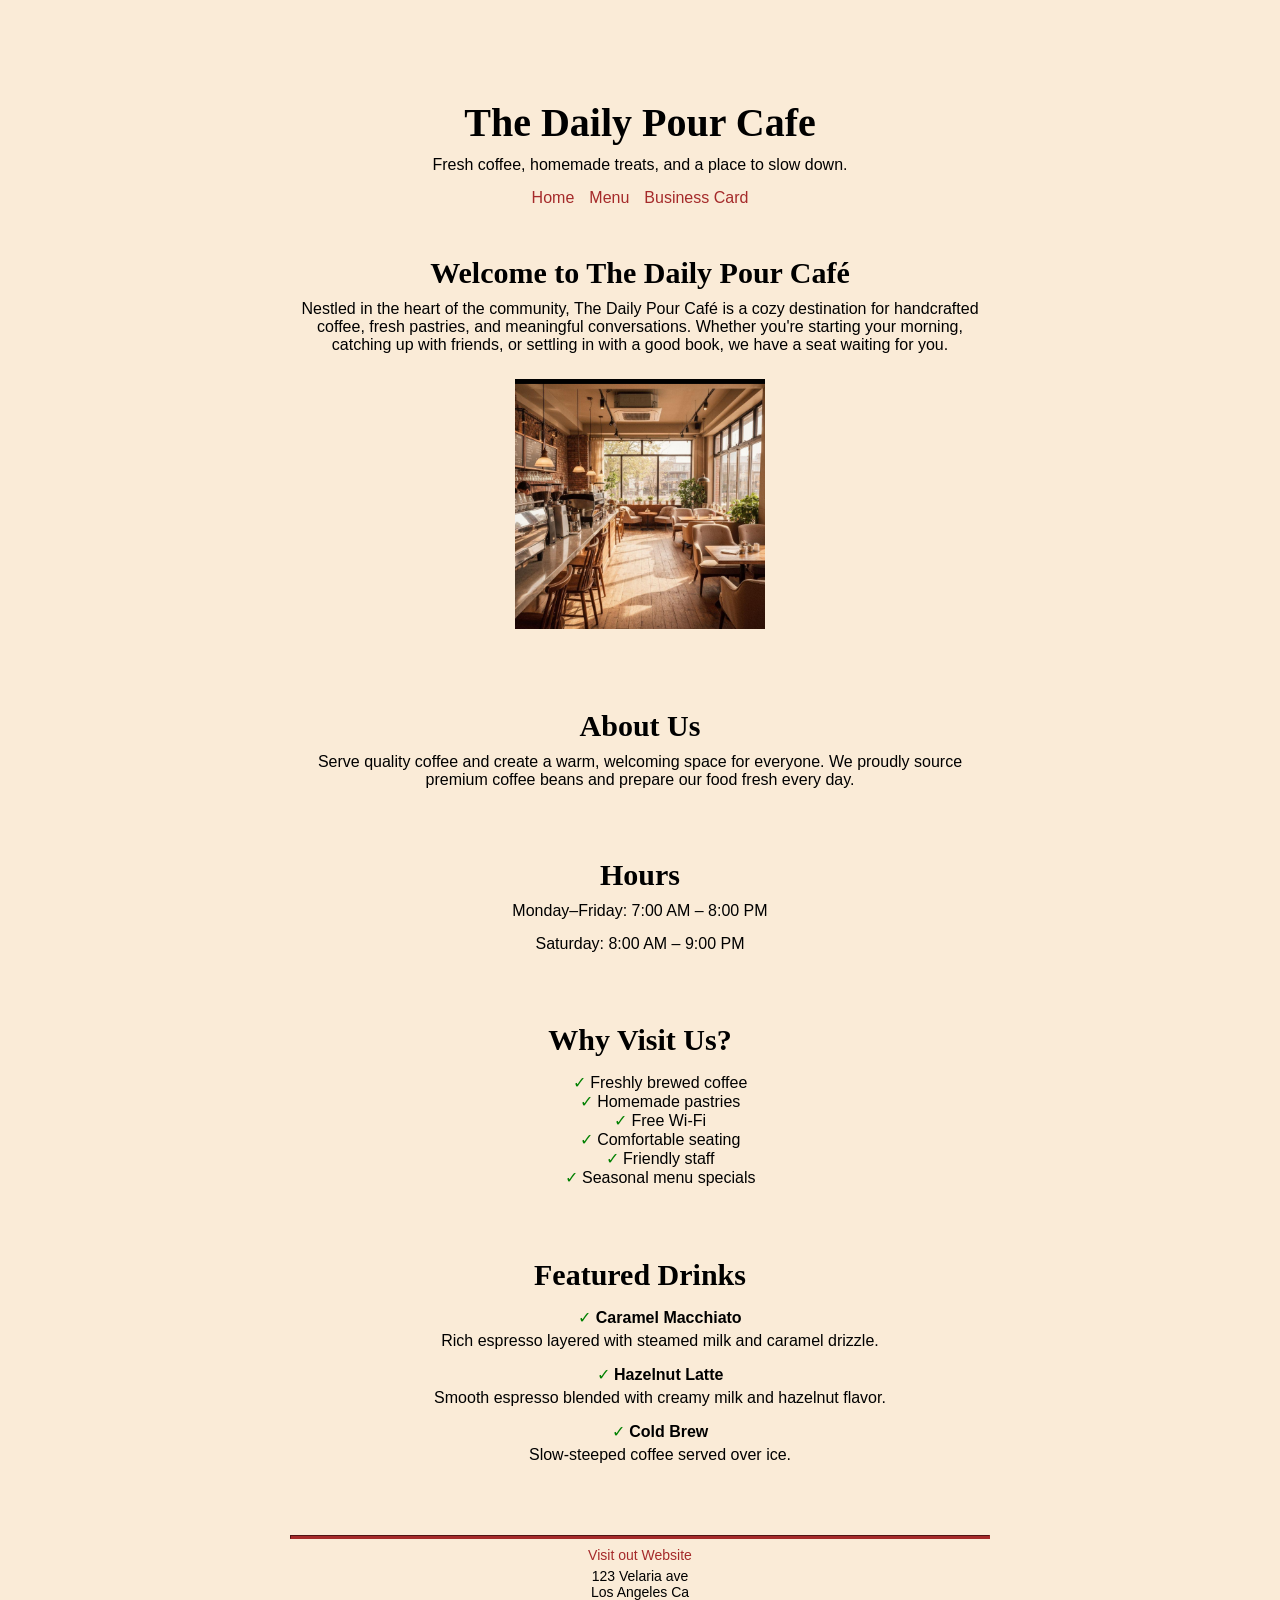
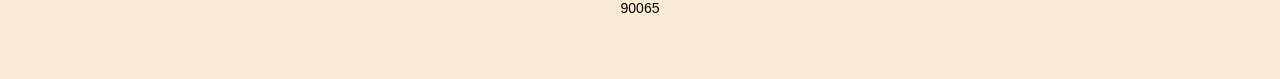
==== index.html @ 2d016ad6 "Initial commit - Daily Pour Cafe" ====
<!DOCTYPE html>
<html lang="en">
<head>
    <meta charset="UTF-8">
    <meta name="viewport" content="width=device-width, initial-scale=1.0">
    <title>The Daily Pour Cafe</title>
        <link rel="stylesheet" href="css/styles.css">
        <meta name="viewport" content="width=device-width, initial-scale=1.0">


</head>
<body class="home">

    <header class="site-header">
        <h1>The Daily Pour Cafe</h1>
        <p>Fresh coffee, homemade treats, and a place to slow down.</p>
        <nav>
         <a href="index.html">Home</a>
         <a href="menu.html">Menu</a>
         <a href="businesscard.html">Business Card</a>
        </nav>
    </header>

    <div>
      <main class="container">
    <section class="hero">
        <h2 id="hero">Welcome to The Daily Pour Café</h2>
        <p class="hero-info">Nestled in the heart of the community, The Daily Pour Café is a cozy destination for handcrafted coffee, fresh pastries, and meaningful conversations. Whether you're starting your morning, catching up with friends, or settling in with a good book, we have a seat waiting for you.</p>
        <img src="images\homebg.png"  alt="Cafe" height="250px" width="250px">  
    </section>

        <section>
            <h2>About Us</h2>
            <p>Serve quality coffee and create a warm, welcoming space for everyone. We proudly source premium coffee beans and prepare our food fresh every day.</p>
        </section>

        <section>
          <h2>Hours</h2>
          <p>Monday–Friday: <time datetime="07:00">7:00 AM</time> – <time datetime="20:00">8:00 PM</time></p>
          <p>Saturday: <time datetime="08:00">8:00 AM</time> – <time datetime="21:00">9:00 PM</time></p>
          </section>

        <section>
        <h2>Why Visit Us?</h2>
        <ul class="check-list">
        <li>Freshly brewed coffee</li>
        <li>Homemade pastries</li>
        <li>Free Wi-Fi</li>
        <li>Comfortable seating</li>
        <li>Friendly staff</li>
        <li>Seasonal menu specials</li>
       </ul>
        </section>

        <section>
            <h2>Featured Drinks</h2>
            <ul class="featured-drinks">
                <li><strong>Caramel Macchiato</strong></li>
                <p>Rich espresso layered with steamed milk and caramel drizzle.</p>
                <li><strong>Hazelnut Latte</strong></li>
                <p>Smooth espresso blended with creamy milk and hazelnut flavor.</p>
                <li><strong>Cold Brew</strong></li>
                <p>Slow-steeped coffee served over ice.</p>
            </ul>

        </section>
    
    </main>
    <hr class="bottom-line">
        <footer class="container">
<address>
<p class="address"><a href="http://127.0.0.1:3000/index.html?vscode-livepreview=true" target="_blank">Visit out Website</a></p>
<p>123 Velaria ave<br> Los Angeles Ca <br>90065</p>
</address>
</footer>
</div>
</body>
</html>
---- css/styles.css ----
body{
    background-image: url(bak.png);
    background-repeat: no-repeat;
    background-size:cover;
    font-family: sans-serif;
    padding: 40px;
}

/**TYPOGRAPHY**/

h1{
    font-size: 40px;
}

h2{
    font-size: 30px;
}

h1, h2, p{
    text-align: center;

}


h1, h2{
    font-family: Impact, Haettenschweiler, 'Arial Narrow Bold', serif;
    margin-bottom: 10px;

}

p{
    margin-top: 5px;
    margin-bottom: 15px;
 
}

/**ESTABLISHED**/

.established{font-style:italic;}
hr{height:2px;
background-color: brown;
border-color: brown;
}


.body{
    text-align: center;
    padding: 40px;
    font-size: 20px;
    background-image: url(homebg.png);
    background-size: cover;
    background-position: center;
}

.home{
    background-color: antiquewhite;
    margin-left: auto;
    margin-right: auto;
    padding: 40px 80px 40px 80px;
    max-width: 700px;
}

header{
    background-color: antiquewhite;
    margin-left: auto;
    margin-right: auto;
    padding: 40px 80px 40px 80px;
    max-width: 700px;
    text-align-last: center;

}


nav{
   gap: 15px;
   justify-content: center;
   display: flex;
}

/*==========SITE HEADER=========*/

.site-header{
    justify-content: space-between;
    align-items: center;
    padding: 24px 40px;
}

li{
    list-style: none;
    text-align: center;
}
li::before{
    content:"✓  ";
    color: green;
}


/**MENU**/

.menu{
    width: 80%;
    background-color: burlywood;
    margin-left: auto;
    margin-right: auto;
    padding: 40px 80px 40px 80px;
    max-width: 700px;
}

/**ITEM MENU**/

.item p{
    display: inline-block;
    margin-top: 5px;
    margin-bottom: 5px;
    font-size: 18px;
}

.flavor{
    text-align: left;
    width: 75%;
}

.price{
    text-align: right;
    width: 25%;
}

/**FOOTER**/

footer{
    font-size:14px;
}

.bottom-line{
    margin-top: 25px;
}

address{
    font-style:normal;
}

.address{margin-bottom:5px
}

a{color:brown;
text-decoration: none;}

a:visited{color:brown;}
a:hover{color:black;}
a:active:{color:brown;}
a:focus{outline: 2px solid brown;}



img {
    display: block;
    margin-left: auto;
    margin-right: auto;
    margin-bottom: 25px;
    margin-top: 25px;

}
section{
    padding-bottom: 30px;
}

.card-page{
    background-color: rosybrown;
    font-family: Arial, sans-serif;
}

.business-card{
    background-color: antiquewhite;
    width: 100%;
    padding: 20px;
    margin-top: 100px;
    text-align: center;
    font-size: 16px;
    margin: 100px auto;
    gap: 20px;
    max-width: 400px;
 

}

.profile-image{
    width: 100pz;
    height: 100px;
    border-radius: 50%;
    object-fit: cover;
    display: center;

}
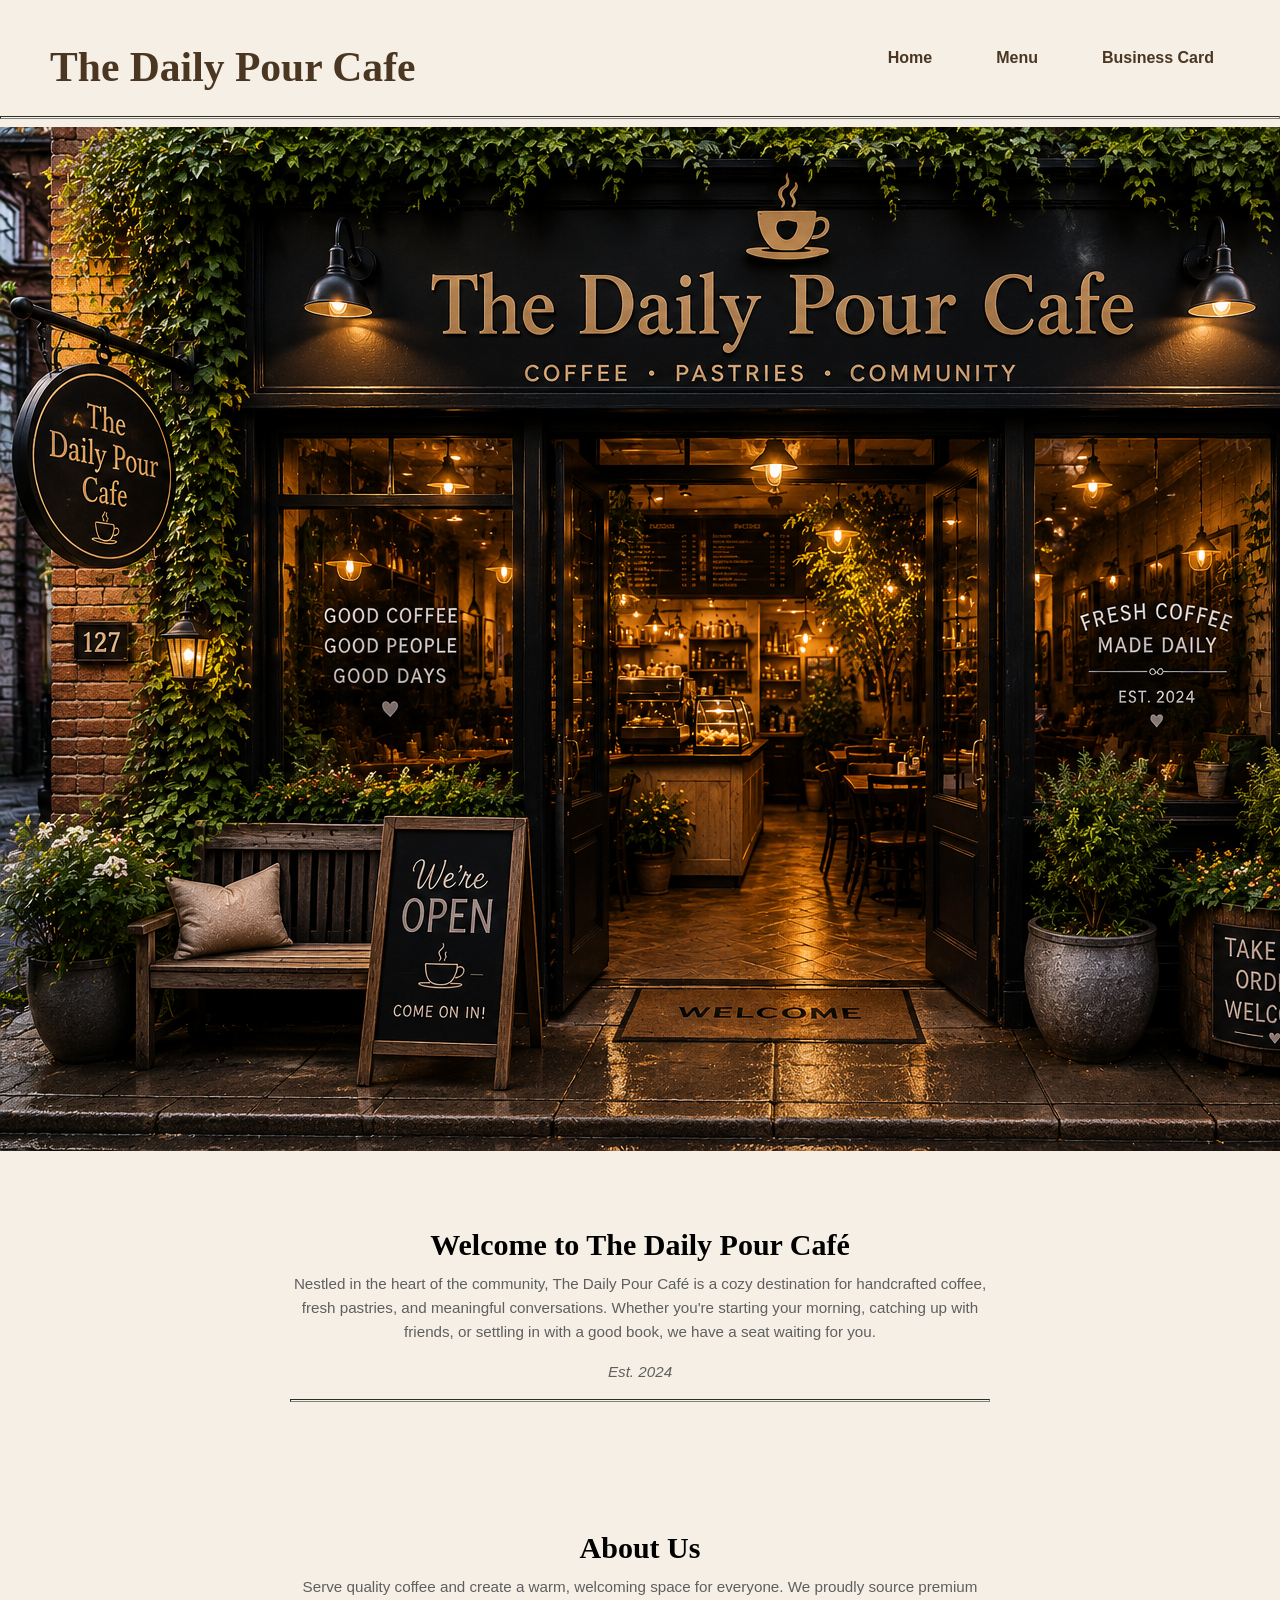
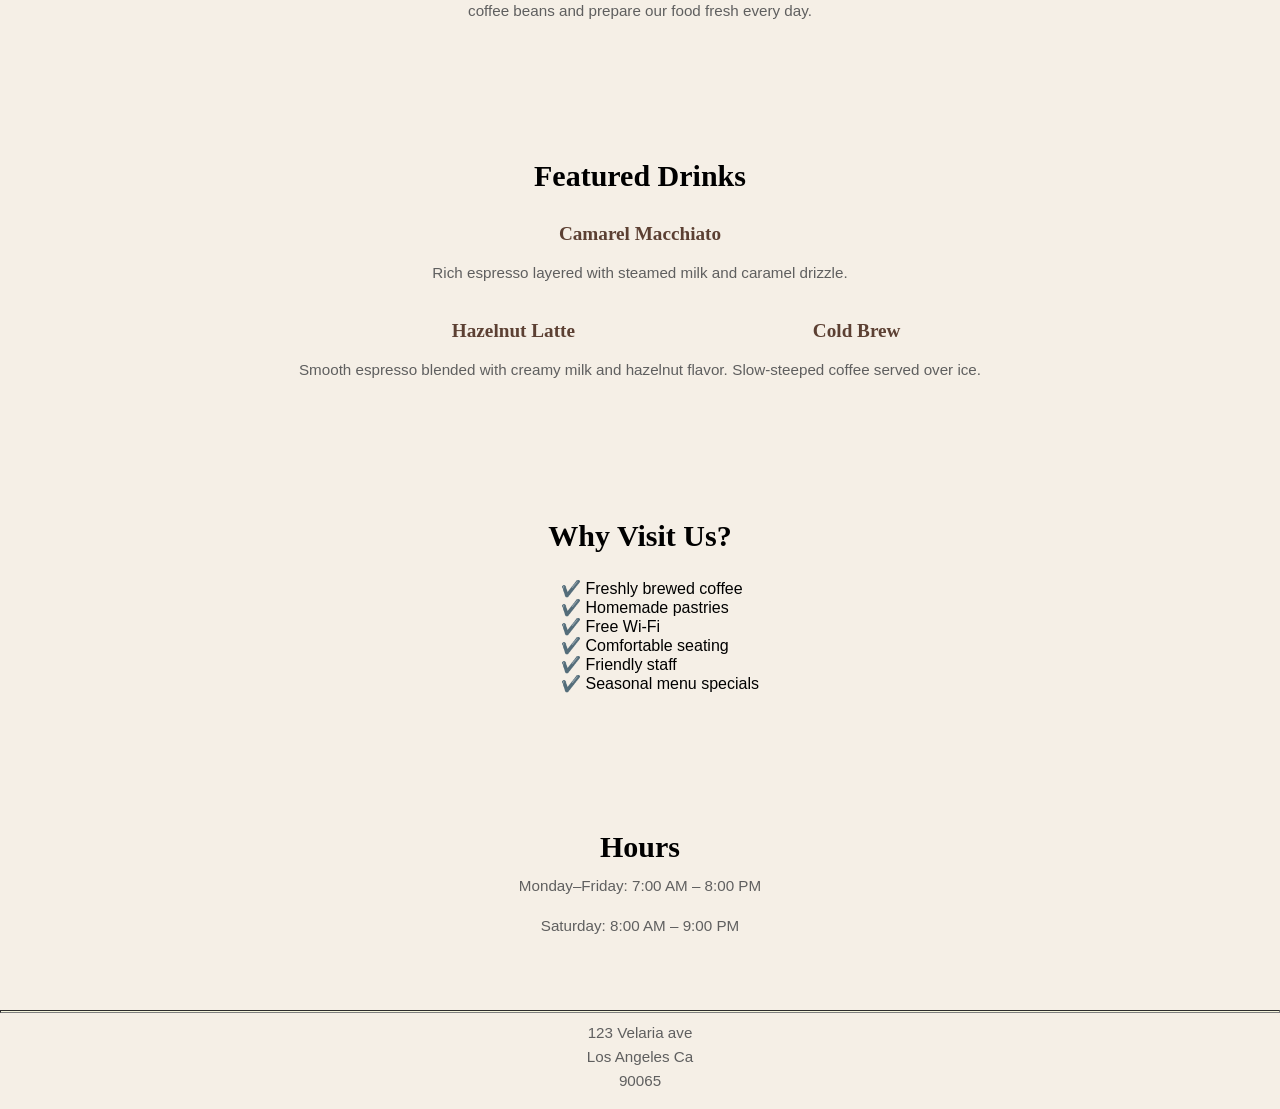
==== commit f8b02569: "Complete first UI redesign of the Daily Pour Cafe" ====
--- a/index.html
+++ b/index.html
@@ -5,7 +5,6 @@
     <meta name="viewport" content="width=device-width, initial-scale=1.0">
     <title>The Daily Pour Cafe</title>
         <link rel="stylesheet" href="css/styles.css">
-        <meta name="viewport" content="width=device-width, initial-scale=1.0">
 
 
 </head>
@@ -13,34 +12,47 @@
 
     <header class="site-header">
         <h1>The Daily Pour Cafe</h1>
-        <p>Fresh coffee, homemade treats, and a place to slow down.</p>
         <nav>
          <a href="index.html">Home</a>
          <a href="menu.html">Menu</a>
          <a href="businesscard.html">Business Card</a>
         </nav>
     </header>
-
-    <div>
-      <main class="container">
-    <section class="hero">
+    <hr class="nav-line">
+      
+    <div class="hero-banner">
+    <img src="images/hero-banner.png" alt="The Daily Pour Café">
+     </div>
+        
+    <main class="container home-container">
+        <section class="home-section">
         <h2 id="hero">Welcome to The Daily Pour Café</h2>
         <p class="hero-info">Nestled in the heart of the community, The Daily Pour Café is a cozy destination for handcrafted coffee, fresh pastries, and meaningful conversations. Whether you're starting your morning, catching up with friends, or settling in with a good book, we have a seat waiting for you.</p>
-        <img src="images\homebg.png"  alt="Cafe" height="250px" width="250px">  
+        <p class="established">Est. 2024</p> <hr>
     </section>
 
-        <section>
+        <section class="home-section">
             <h2>About Us</h2>
             <p>Serve quality coffee and create a warm, welcoming space for everyone. We proudly source premium coffee beans and prepare our food fresh every day.</p>
         </section>
 
-        <section>
-          <h2>Hours</h2>
-          <p>Monday–Friday: <time datetime="07:00">7:00 AM</time> – <time datetime="20:00">8:00 PM</time></p>
-          <p>Saturday: <time datetime="08:00">8:00 AM</time> – <time datetime="21:00">9:00 PM</time></p>
-          </section>
+        <section class="home-section">
+            <h2>Featured Drinks</h2>
+            <article class="featured-drinks"><h3>Camarel Macchiato</h3>
+            <p>Rich espresso layered with steamed milk and caramel drizzle.</p>
+        </article>
+        <article class="featured-drinks">
+            <h3>Hazelnut Latte</h3>
+            <p>Smooth espresso blended with creamy milk and hazelnut flavor.</p>
+        </article>
+        <article class="featured-drinks">
+            <h3>Cold Brew</h3>
+            <p>Slow-steeped coffee served over ice.</p>
+        </article>
+        </section>
 
-        <section>
+
+         <section class="home-section">
         <h2>Why Visit Us?</h2>
         <ul class="check-list">
         <li>Freshly brewed coffee</li>
@@ -52,27 +64,18 @@
        </ul>
         </section>
 
-        <section>
-            <h2>Featured Drinks</h2>
-            <ul class="featured-drinks">
-                <li><strong>Caramel Macchiato</strong></li>
-                <p>Rich espresso layered with steamed milk and caramel drizzle.</p>
-                <li><strong>Hazelnut Latte</strong></li>
-                <p>Smooth espresso blended with creamy milk and hazelnut flavor.</p>
-                <li><strong>Cold Brew</strong></li>
-                <p>Slow-steeped coffee served over ice.</p>
-            </ul>
+        <section class="home-section hours">
+          <h2>Hours</h2>
+          <p>Monday–Friday: <time datetime="07:00">7:00 AM</time> – <time datetime="20:00">8:00 PM</time></p>
+          <p>Saturday: <time datetime="08:00">8:00 AM</time> – <time datetime="21:00">9:00 PM</time></p>
+          </section>
 
-        </section>
-    
     </main>
     <hr class="bottom-line">
         <footer class="container">
 <address>
-<p class="address"><a href="http://127.0.0.1:3000/index.html?vscode-livepreview=true" target="_blank">Visit out Website</a></p>
 <p>123 Velaria ave<br> Los Angeles Ca <br>90065</p>
 </address>
 </footer>
-</div>
 </body>
 </html>
--- a/css/styles.css
+++ b/css/styles.css
@@ -1,196 +1,314 @@
-
-
-body{
-    background-image: url(bak.png);
-    background-repeat: no-repeat;
-    background-size:cover;
+/*==========SITE ROOT=========*/
+
+:root{
+    --background:#F5EFE6;
+    --card:#FFFDF9;
+    --coffee:#4B3621;
+    --caramel:#8B5E3C;
+    --text:#333333;
+    --soft:#6D6D6D;
+    --border:#E6D8C7;
+    --shadow:0 8px 20px rgba(0,0,0,.08);
+}
+
+/*==========SITE BODY=========*/
+
+  body { background: var(--background);
     font-family: sans-serif;
-    padding: 40px;
-}
-
-/**TYPOGRAPHY**/
-
-h1{
-    font-size: 40px;
-}
+    margin: 0;
+    padding: 0;
+}  
+
+/*==========HERO SECTION=========*/
+
+.hero img{
+    Width:100%;
+    Height:auto;
+}
+
+
+/*==========TYPOGRAPHY=========*/
 
 h2{
     font-size: 30px;
-}
-
-h1, h2, p{
-    text-align: center;
-
-}
-
+    font-family: Georgia, serif;
+}
 
 h1, h2{
-    font-family: Impact, Haettenschweiler, 'Arial Narrow Bold', serif;
+    font-family:garamond, Georgia, 'Times New Roman', Times, serif;
     margin-bottom: 10px;
-
+    text-align: center;
+
+}
+h3{
+    font-family: georgia, serif;
+    font-size: 1.2rem;
+    font-weight: 600;
+    color: #5c4033;
+    text-align: center;
 }
 
 p{
+    font-family: Verdana, Geneva, Tahoma, sans-serif;
+    font-size: 0.95rem;
+    line-height: 1.6;
+    color: #5f5f5f;
     margin-top: 5px;
     margin-bottom: 15px;
- 
-}
-
-/**ESTABLISHED**/
-
-.established{font-style:italic;}
-hr{height:2px;
-background-color: brown;
-border-color: brown;
-}
-
-
-.body{
-    text-align: center;
-    padding: 40px;
-    font-size: 20px;
-    background-image: url(homebg.png);
-    background-size: cover;
-    background-position: center;
-}
-
-.home{
-    background-color: antiquewhite;
-    margin-left: auto;
-    margin-right: auto;
-    padding: 40px 80px 40px 80px;
-    max-width: 700px;
-}
-
-header{
-    background-color: antiquewhite;
-    margin-left: auto;
-    margin-right: auto;
-    padding: 40px 80px 40px 80px;
-    max-width: 700px;
-    text-align-last: center;
-
-}
-
-
-nav{
-   gap: 15px;
-   justify-content: center;
-   display: flex;
+    text-align: center;
 }
 
 /*==========SITE HEADER=========*/
 
 .site-header{
+    display: flex;
     justify-content: space-between;
     align-items: center;
-    padding: 24px 40px;
-}
+    max-width: 1200px;
+    margin: 0 auto;
+    padding: 15px 50px;
+}
+
+.site-header h1{
+    font-size:2.6rem;
+    color:var(--coffee);
+}
+
+
+/*==========NAV /NAV A =========*/
+
+nav{
+   display: flex;
+   gap: 2rem;
+}
+
+nav a{
+    text-decoration:none;
+    color:var(--coffee);
+    margin:0 1rem;
+    font-weight:600;
+}
+
+nav a:hover{
+    color:var(--caramel);
+}
+
+.nav-line{
+    margin-top: 0;
+}
+
+hr{height:1px;
+background-color: beige;
+border-color: grey;
+}
+
+/*==========CONTAINER=========*/
+
+.container{
+    width:min(1100px,90%);
+    margin:auto;
+}
+
+.home-container{
+    max-width: 700px;    
+    text-align: center;
+}
+
+/*==========SECTION=========*/
+
+section{
+    padding:2rem 0;
+}
+
+.home-section{
+    padding: 3rem 0;
+}
+.hours{
+    padding-bottom: 2rem;
+}
+/*==========ESTABLISHED=========*/
+
+.established{font-style:italic;}
+
+
+/*==========LI / LIST STYLES=========*/
 
 li{
     list-style: none;
-    text-align: center;
-}
+}
+
 li::before{
-    content:"✓  ";
+    content:"✔️  ";
     color: green;
 }
-
-
-/**MENU**/
-
-.menu{
-    width: 80%;
-    background-color: burlywood;
-    margin-left: auto;
-    margin-right: auto;
-    padding: 40px 80px 40px 80px;
-    max-width: 700px;
-}
-
-/**ITEM MENU**/
-
-.item p{
+.check-list, .featured-drinks{
     display: inline-block;
-    margin-top: 5px;
-    margin-bottom: 5px;
-    font-size: 18px;
-}
-
-.flavor{
     text-align: left;
-    width: 75%;
+}
+.featured-drinks{
+    margin-bottom: 1rem;
+}
+
+.featured-drinks h3{
+    margin-bottom: 1rem;
+}
+.featured-drinks p{
+    margin: 0;
+}
+/* =========MENU PAGE========= */
+
+body.menu{
+    background:var(--background);
+    color:var(--text);
+    font-family:Segoe UI, sans-serif;
+    line-height:1.7;
+}
+
+.section-intro{
+    text-align: center;
+    margin-bottom: 40px;
+}
+
+.section-title{
+    display: flex;
+    justify-content: center;
+    align-items: center;
+    gap: 12px;
+    margin-bottom: 8px;
+}
+.menu-section{
+    margin-bottom:3rem;
+}
+
+.menu-section h2{
+    color:var(--coffee);
+    font-size:2.3rem;
+    margin: 2rem;
+}
+
+.category-description{
+    text-align:center;
+    color:var(--soft);
+    max-width:650px;
+    margin:0 auto 2rem;
+}
+
+.menu-section img{
+    margin: 0;
+    border-radius: 20px;
+}
+
+.menu-grid{
+    display:grid;
+    grid-template-columns:
+repeat(auto-fit,minmax(260px,1fr));
+gap:2rem;
+}
+
+.menu-card{
+    background:var(--card);
+    border-radius:18px;
+    padding:1.5rem;
+    box-shadow:var(--shadow);
+    transition:.3s;
+    border-top:4px solid var(--caramel);
+}
+
+.menu-card:hover{
+    transform:translateY(-6px);
+}
+
+.menu-card h3{
+    color:var(--coffee);
+    margin-bottom:0.8rem;
+    font-size:1.35rem;
+}
+
+.description{
+    color:var(--soft);
+    margin-bottom:1rem;
+    font-size:.95rem;
 }
 
 .price{
-    text-align: right;
-    width: 25%;
-}
-
-/**FOOTER**/
-
-footer{
-    font-size:14px;
-}
-
-.bottom-line{
-    margin-top: 25px;
-}
-
-address{
-    font-style:normal;
-}
-
-.address{margin-bottom:5px
-}
-
-a{color:brown;
-text-decoration: none;}
-
-a:visited{color:brown;}
-a:hover{color:black;}
-a:active:{color:brown;}
-a:focus{outline: 2px solid brown;}
-
-
-
-img {
-    display: block;
-    margin-left: auto;
-    margin-right: auto;
-    margin-bottom: 25px;
-    margin-top: 25px;
-
-}
-section{
-    padding-bottom: 30px;
-}
-
-.card-page{
-    background-color: rosybrown;
-    font-family: Arial, sans-serif;
-}
+    color:var(--caramel);
+    font-size:1.2rem;
+    font-weight:bold;
+}
+
+.menu-header{
+    display:flex;
+    justify-content:space-between;
+    align-items:center;
+    margin-bottom: 0.8rem;
+}
+
+.menu-section:last-child{margin-bottom: 0;}
+
+/* ==========BUSINESS CARD========== */
 
 .business-card{
     background-color: antiquewhite;
+    color: var(--coffee);
     width: 100%;
     padding: 20px;
-    margin-top: 100px;
     text-align: center;
     font-size: 16px;
     margin: 100px auto;
     gap: 20px;
-    max-width: 400px;
- 
-
+    max-width: 700px;
+}
+.business-card a{
+    text-decoration: none;
+    color: brown;
+    font-weight:600;
+}
+.business-card a:hover{color:black;}
+
+ .social-media a {
+    margin:0 1rem;
+    font-weight:600;
 }
 
 .profile-image{
-    width: 100pz;
+    width: 100px;
     height: 100px;
     border-radius: 50%;
     object-fit: cover;
     display: center;
-
-}
-
+}
+
+.business-card p{
+    color: #333333;
+    line-height: 1.6;
+}
+
+* ====================================
+   FOOTER
+==================================== */
+
+footer{
+    font-size:14px;
+    text-align:center;
+    padding: 3rem 0;
+    color:var(--soft);
+}
+
+.bottom-line{
+    margin-top: 25px;
+}
+
+address{
+    font-style:normal;
+}
+
+.address{margin-bottom:5px
+}
+
+footer a{color:brown;
+text-decoration: none;}
+footer a:visited{color:brown;}
+footer a:hover{color:black;}
+footer a:active:{color:brown;}
+footer a:focus{outline: 2px solid brown;}
+
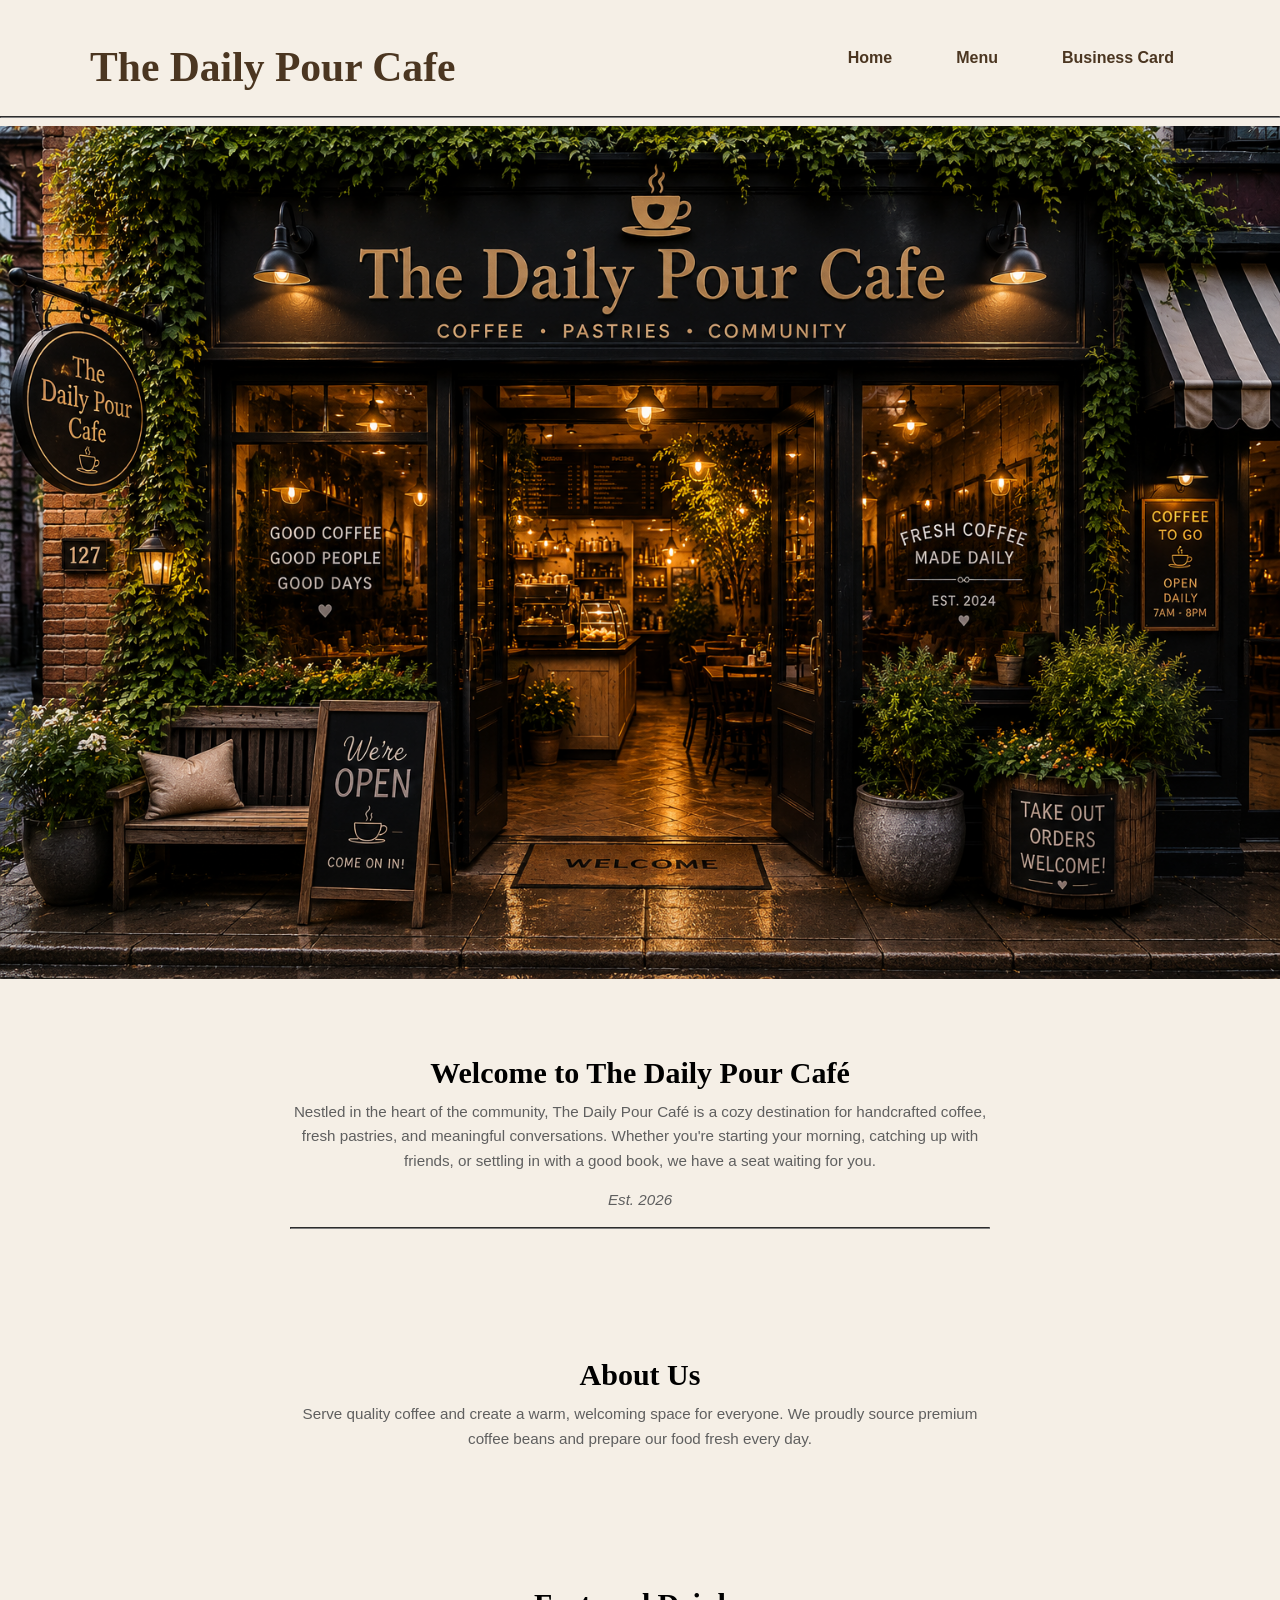
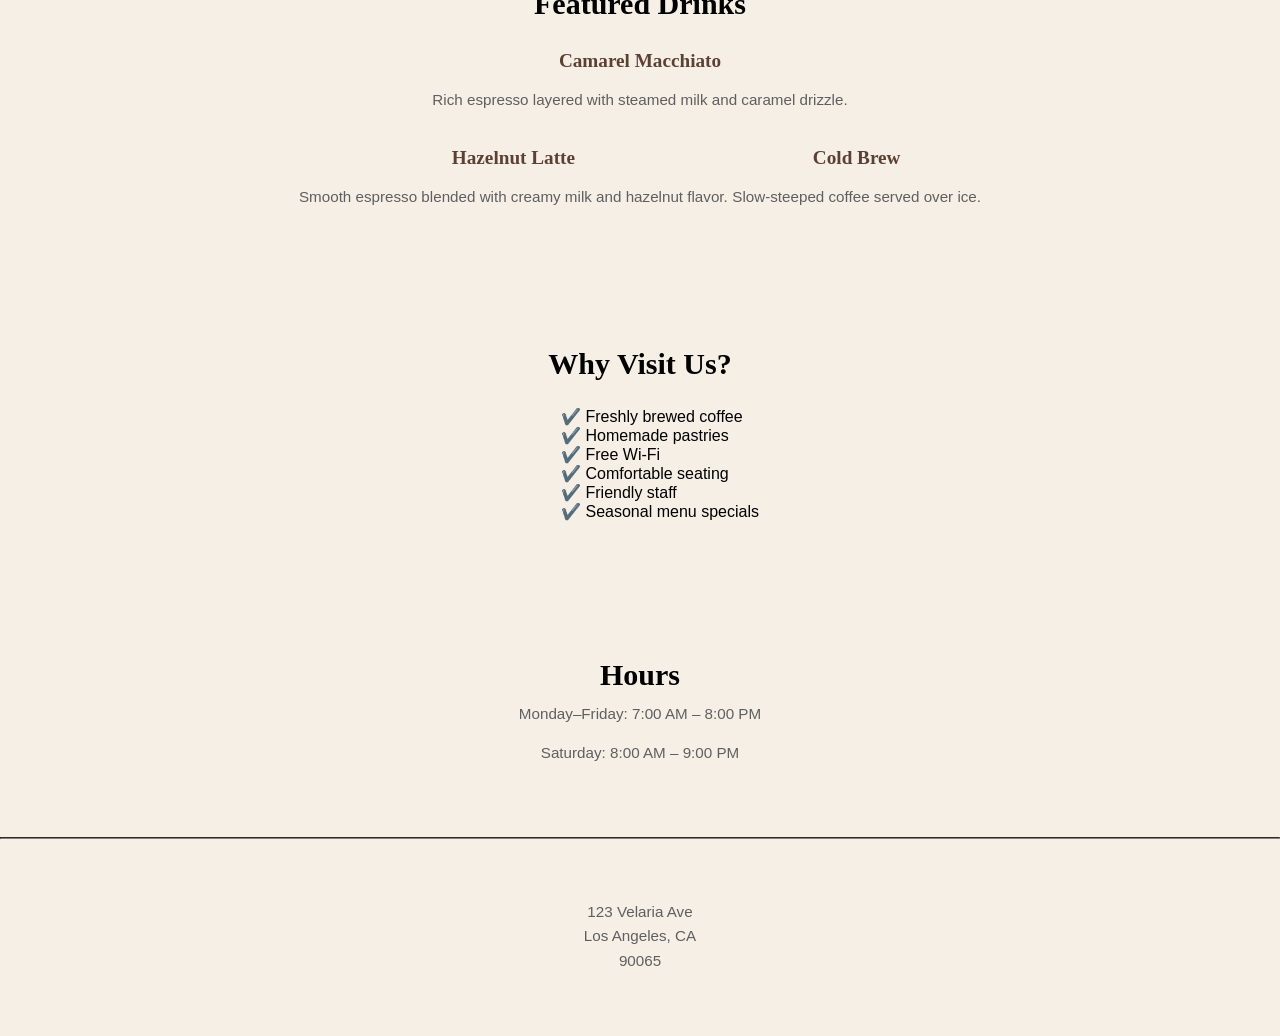
==== commit e72f54be: "Update contact section and clean up navigation Replaced placeholder social links with professional L" ====
--- a/index.html
+++ b/index.html
@@ -28,7 +28,7 @@
         <section class="home-section">
         <h2 id="hero">Welcome to The Daily Pour Café</h2>
         <p class="hero-info">Nestled in the heart of the community, The Daily Pour Café is a cozy destination for handcrafted coffee, fresh pastries, and meaningful conversations. Whether you're starting your morning, catching up with friends, or settling in with a good book, we have a seat waiting for you.</p>
-        <p class="established">Est. 2024</p> <hr>
+        <p class="established">Est. 2026</p> <hr>
     </section>
 
         <section class="home-section">
@@ -72,10 +72,11 @@
 
     </main>
     <hr class="bottom-line">
-        <footer class="container">
-<address>
-<p>123 Velaria ave<br> Los Angeles Ca <br>90065</p>
-</address>
-</footer>
-</body>
-</html>+        
+    <footer>
+     <address>
+      <p>123 Velaria Ave<br> Los Angeles, CA <br>90065</p>
+     </address>
+    </footer>
+   </body>
+  </html>
--- a/css/styles.css
+++ b/css/styles.css
@@ -1,3 +1,7 @@
+*{box-sizing:border-box;
+}
+
+
 /*==========SITE ROOT=========*/
 
 :root{
@@ -21,9 +25,10 @@
 
 /*==========HERO SECTION=========*/
 
-.hero img{
+.hero-banner img{
     Width:100%;
     Height:auto;
+    object-fit: cover;
 }
 
 
@@ -183,7 +188,8 @@
 .menu-section h2{
     color:var(--coffee);
     font-size:2.3rem;
-    margin: 2rem;
+    margin: 0;
+    text-align: center;
 }
 
 .category-description{
@@ -200,9 +206,8 @@
 
 .menu-grid{
     display:grid;
-    grid-template-columns:
-repeat(auto-fit,minmax(260px,1fr));
-gap:2rem;
+    grid-template-columns: repeat(auto-fit,minmax(260px,1fr));
+    gap:2rem;
 }
 
 .menu-card{
@@ -283,9 +288,7 @@
     line-height: 1.6;
 }
 
-* ====================================
-   FOOTER
-==================================== */
+/* ========== FOOTER ========== */
 
 footer{
     font-size:14px;
@@ -302,13 +305,48 @@
     font-style:normal;
 }
 
-.address{margin-bottom:5px
-}
-
-footer a{color:brown;
-text-decoration: none;}
-footer a:visited{color:brown;}
-footer a:hover{color:black;}
-footer a:active:{color:brown;}
-footer a:focus{outline: 2px solid brown;}
-
+/* ========== RESPONSIVE DESIGN ========== */
+
+@media (max-width: 600px){
+    .hero-banner img{
+        height: 250px;
+    }
+   
+    .site-header{
+        padding: 15px 20px;
+        flex-direction: column;
+    }
+    .site-header h1{
+        font-size: 1.8rem;
+        line-height: 1.1;
+    }
+    .menu-card{
+        padding: 1rem;
+    }
+    
+    .menu-card h2{
+        font-size: 1.5rem;
+    }
+    .description, .category-description{
+        font-size: 1rem;
+        line-height: 1.6;
+    }
+
+     .business-card{
+        width: 90%;
+        padding: 15px;
+        margin: 50px auto;
+    }
+    nav{
+        margin-top: 1rem;
+    }
+    nav a{
+        margin: 0.1rem;
+    }
+    .section-title{ 
+        gap: 8px;
+    }
+    .menu-section h2{
+        font-size: 2rem;
+    }
+}
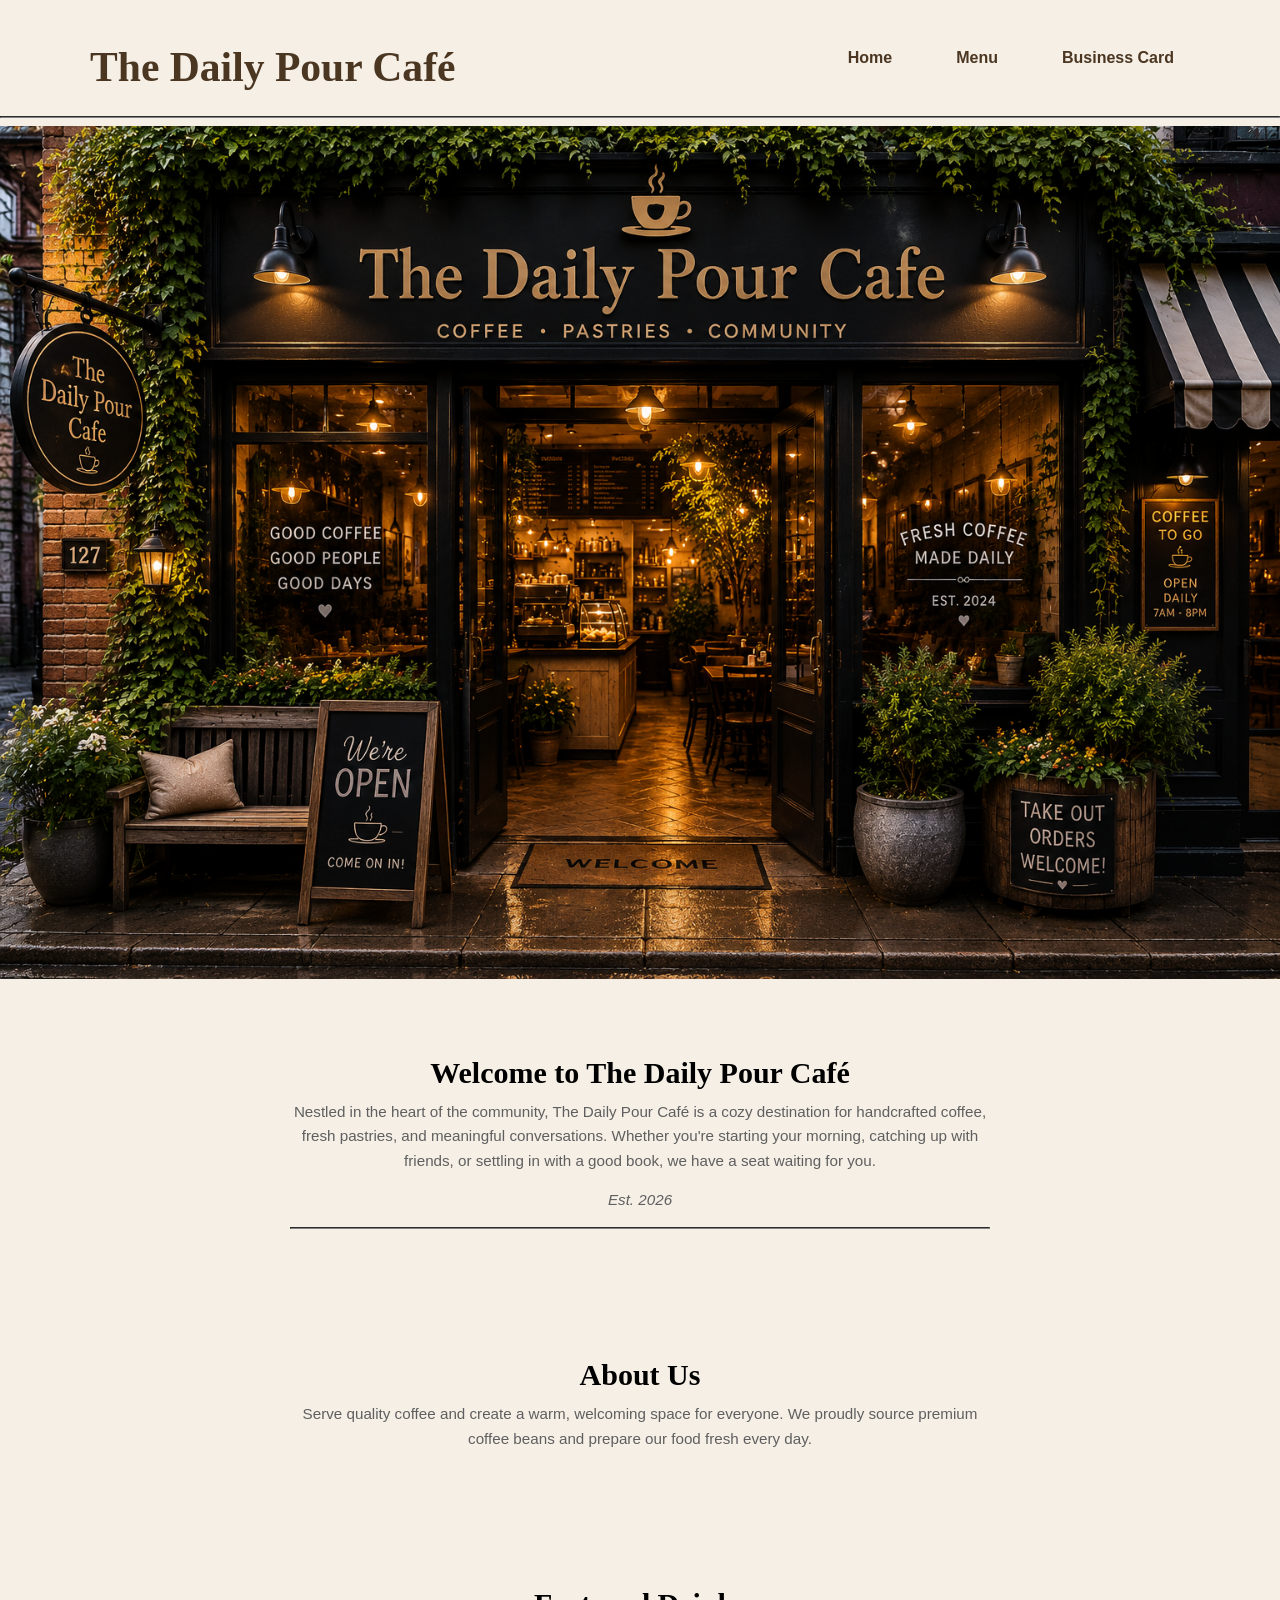
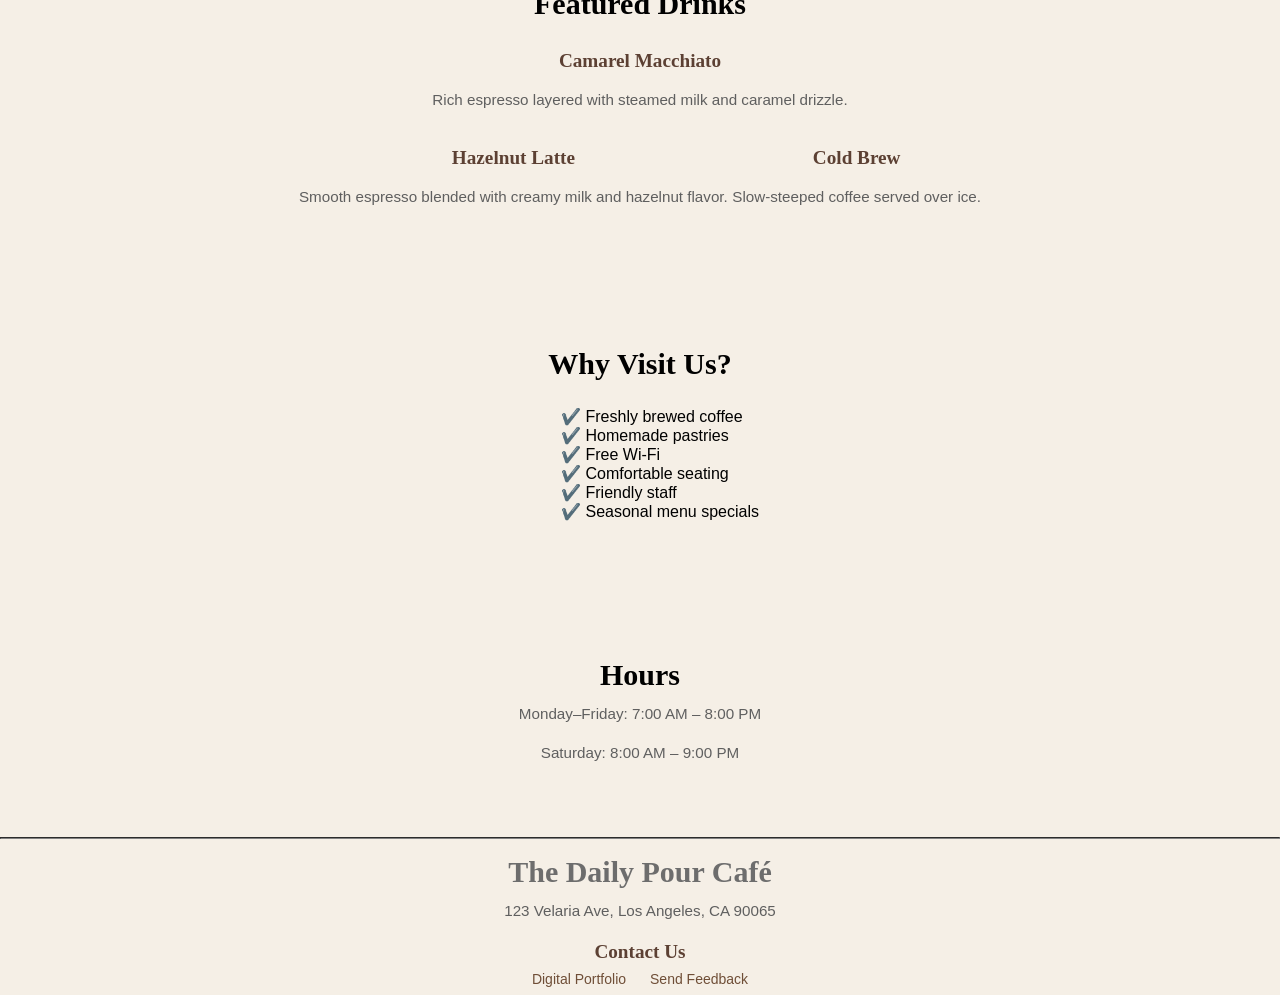
==== commit c4caee8b: "Refine business card, footer and feedback sections" ====
--- a/index.html
+++ b/index.html
@@ -3,7 +3,7 @@
 <head>
     <meta charset="UTF-8">
     <meta name="viewport" content="width=device-width, initial-scale=1.0">
-    <title>The Daily Pour Cafe</title>
+    <title>The Daily Pour Café</title>
         <link rel="stylesheet" href="css/styles.css">
 
 
@@ -11,7 +11,7 @@
 <body class="home">
 
     <header class="site-header">
-        <h1>The Daily Pour Cafe</h1>
+        <h1>The Daily Pour Café</h1>
         <nav>
          <a href="index.html">Home</a>
          <a href="menu.html">Menu</a>
@@ -74,9 +74,15 @@
     <hr class="bottom-line">
         
     <footer>
+       <h2>The Daily Pour Café</h2>
      <address>
-      <p>123 Velaria Ave<br> Los Angeles, CA <br>90065</p>
+      <p>123 Velaria Ave, Los Angeles, CA 90065</p>
      </address>
+      <h3>Contact Us</h3>
+       <div class="footer-links">
+      <a class="portfolio-link"  href="https://linktr.ee/christine.pro" target="_blank">Digital Portfolio</a><span aria-hidden="true"></span>
+      <a class="feedback-footer-link" href="https://christinecdev.github.io/daily-pour-cafe-feedback/" target="_blank">Send Feedback</a>
+     </div>
     </footer>
    </body>
   </html>
--- a/css/styles.css
+++ b/css/styles.css
@@ -259,8 +259,7 @@
     padding: 20px;
     text-align: center;
     font-size: 16px;
-    margin: 100px auto;
-    gap: 20px;
+    margin: 40px auto;
     max-width: 700px;
 }
 .business-card a{
@@ -280,21 +279,41 @@
     height: 100px;
     border-radius: 50%;
     object-fit: cover;
-    display: center;
 }
 
 .business-card p{
     color: #333333;
     line-height: 1.6;
 }
+.business-feedback{
+    display: flex;
+    flex-direction: column;
+    align-items: center;
+    color: var(--coffee);
+    width: 100%;
+    padding: 0 20px;
+    font-size: 16px;
+    margin: 40px auto 100px;
+    max-width: 700px
+}
+.business-feedback p{
+    margin: 0 0 10px;
+}
 
 /* ========== FOOTER ========== */
 
 footer{
     font-size:14px;
     text-align:center;
-    padding: 3rem 0;
+    padding: 0.5rem 0;
     color:var(--soft);
+}
+.footer-links{
+    display: flex;
+    justify-content: center;
+    align-items: center;
+    gap: 0.75rem;
+    flex-wrap: wrap;
 }
 
 .bottom-line{
@@ -305,11 +324,61 @@
     font-style:normal;
 }
 
+.footer-links a{
+    display: inline-block;
+    color: #6F4E37;
+    text-decoration: none;
+    transition: color 0.2s ease;
+}
+.footer-links a:visited{
+    color: #6F4E37;
+}
+.footer-links a:hover{
+    color: #000;
+}
+.footer-links a:active{
+    color: brown;
+}
+.footer-links a:focus{
+    outline: 2px solid brown;
+    outline-offset: 2px;
+}
+footer h2{
+    margin: 0 0 10px;
+}
+footer h3{
+    margin: 18px 0 8px;
+}
+
+.feedback-link{
+    display: inline-block;
+    background-color: #6F4E37;
+    color: white;
+    text-decoration: none;
+    padding: 10px 18px;
+    border-radius: 5px;
+    transition: background-color 0.2s ease;
+}
+.feedback-link:visited{
+    color: white;
+}
+.feedback-link:hover{
+    background-color: #D9B99B;
+    color: #6F4E37;
+}
+.feedback-link:active{
+    color: #6F4E37;
+}
+.feedback-link:focus{
+    outline: 2px solid #6F4E37;
+    outline-offset: 2px;
+}
 /* ========== RESPONSIVE DESIGN ========== */
 
 @media (max-width: 600px){
     .hero-banner img{
         height: 250px;
+        object-fit:cover;
     }
    
     .site-header{
@@ -320,33 +389,64 @@
         font-size: 1.8rem;
         line-height: 1.1;
     }
+     nav{
+        margin-top: 1rem;
+    }
+    nav a{
+        margin: 0.5rem;
+    }
+    /*HEADINGS*/
+    h2{
+        font-size: 1.8rem;
+    }
+    h3{
+        font-size: 1.1rem;
+    }
     .menu-card{
         padding: 1rem;
     }
     
-    .menu-card h2{
-        font-size: 1.5rem;
+    .menu-card h3{
+        font-size: 1.2rem;
     }
     .description, .category-description{
         font-size: 1rem;
         line-height: 1.6;
     }
-
-     .business-card{
-        width: 90%;
-        padding: 15px;
-        margin: 50px auto;
-    }
-    nav{
-        margin-top: 1rem;
-    }
-    nav a{
-        margin: 0.1rem;
-    }
     .section-title{ 
         gap: 8px;
     }
     .menu-section h2{
-        font-size: 2rem;
-    }
-}+        font-size: 1.5rem;
+    }
+     .business-card{
+        max-width: 90%;
+        padding: 15px;
+        margin: 40px auto;
+    }
+    .business-feedback{
+        margin: 30px auto 60px;
+        padding: 0;
+    }
+    .business-card h2{
+    font-size: 1.4rem;
+    white-space: nowrap;
+   }
+    .business-feedback p{
+        max-width: 300px;
+        margin: 0 auto 10px;
+        line-height: 1.4;
+    }
+
+    footer h2{
+        font-size: 1.6rem;
+        margin-bottom: 8px;
+    }
+    footer h3{
+        font-size: 1.1rem;
+        margin: 14px 0 6px;
+    }
+    .footer-links{
+        gap: 0.75rem;
+    }
+}
